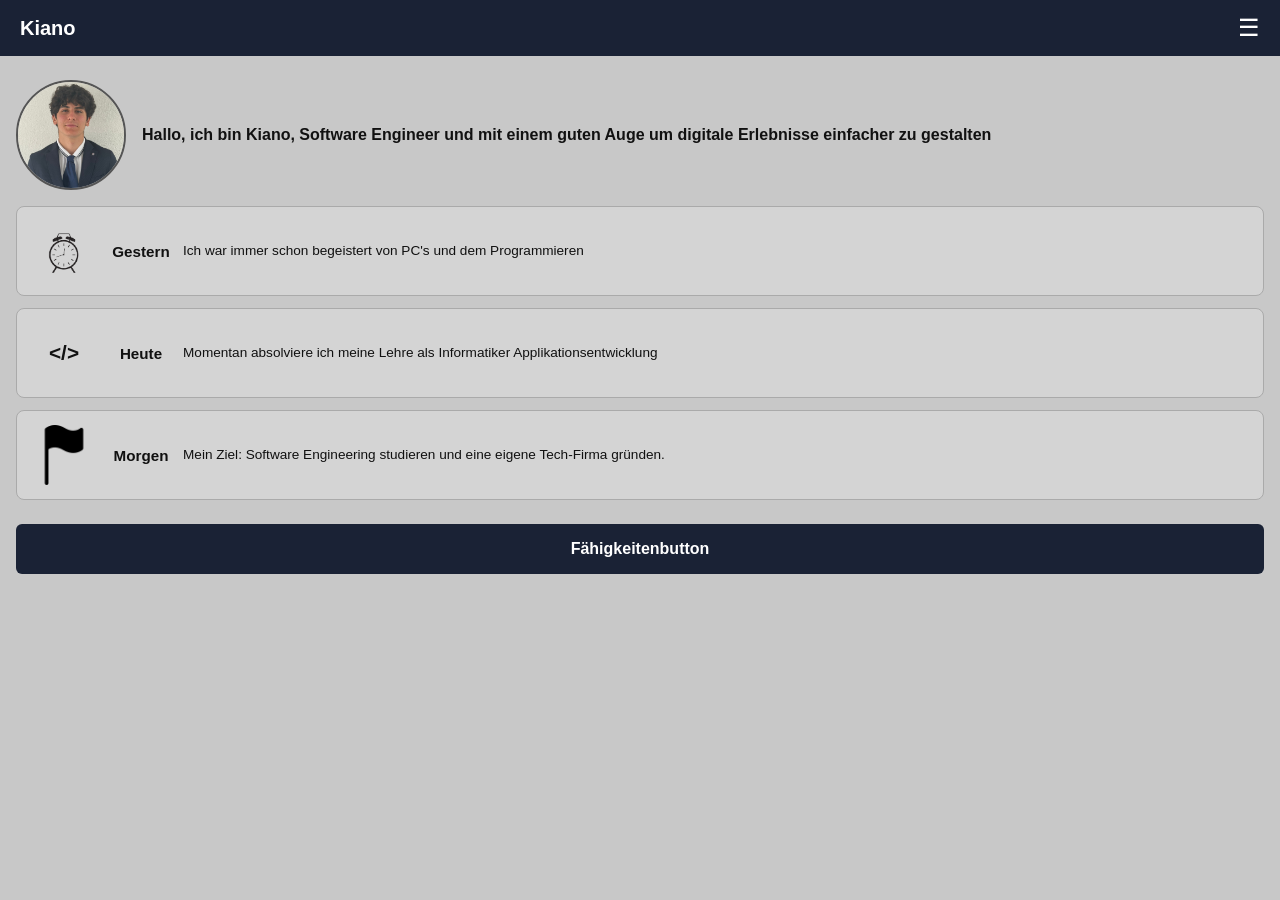
==== index.html @ b087c131 "add full content and styles for all portfolio pages - implement complete CSS (navbar, hero, timeline" ====
<!DOCTYPE html>
<html lang="de">
<head>
  <meta charset="UTF-8" />
  <meta name="viewport" content="width=device-width, initial-scale=1.0" />
  <title>Kiano</title>
  <link rel="stylesheet" href="css/style.css" />
</head>
<body>

  <header class="navbar">
    <span class="navbar-name">Kiano</span>
    <button class="navbar-burger" aria-label="Menu" aria-expanded="false">&#9776;</button>
    <nav class="nav-menu" aria-label="Hauptnavigation">
      <a href="/index.html" class="nav-menu__link">Über mich</a>
      <a href="/html/fähigkeiten.html" class="nav-menu__link">Fähigkeiten</a>
      <a href="/html/portfolio.html" class="nav-menu__link">Portfolio</a>
      <a href="/html/kontakt.html" class="nav-menu__link">Kontakt</a>
    </nav>
  </header>

  <main class="main-content">

    <section class="hero">
      <div class="hero-image">
        <img src="/img/kiano.jpeg" alt="Bild von mir" />
      </div>
      <p class="hero-text">
        Hallo, ich bin Kiano, Software Engineer und mit einem guten Auge um digitale Erlebnisse einfacher zu gestalten
      </p>
    </section>

    <section class="timeline">

      <div class="timeline-card">
        <div class="card-icon">
          <img src="/img/uhr_svg.png" alt="Bild von Uhr" />
        </div>
        <span class="card-label">Gestern</span>
        <p class="card-text">Ich war immer schon begeistert von PC's und dem Programmieren</p>
      </div>

      <div class="timeline-card">
        <div class="card-icon card-icon--code">
          <span>&lt;/&gt;</span>
        </div>
        <span class="card-label">Heute</span>
        <p class="card-text">Momentan absolviere ich meine Lehre als Informatiker Applikationsentwicklung</p>
      </div>

      <div class="timeline-card">
        <div class="card-icon">
          <img src="/img/flagge_svg.png" alt="Flagge" />
        </div>
        <span class="card-label">Morgen</span>
        <p class="card-text">Mein Ziel: Software Engineering studieren und eine eigene Tech-Firma gründen.</p>
      </div>

    </section>

    <a href="/html/fähigkeiten.html" class="btn-faehigkeiten">Fähigkeitenbutton</a>

  </main>

  <script src="/js/main.js"></script>
</body>
</html>
---- css/style.css ----
*, *::before, *::after {
  box-sizing: border-box;
  margin: 0;
  padding: 0;
}

body {
  font-family: Arial, Helvetica, sans-serif;
  background-color: #c8c8c8;
  min-height: 100vh;
}

.navbar {
  display: flex;
  align-items: center;
  justify-content: space-between;
  background-color: #1a2235;
  padding: 16px 20px;
  position: relative;
}

.navbar-name {
  color: #ffffff;
  font-size: 1.25rem;
  font-weight: bold;
}

.navbar-burger {
  background: none;
  border: none;
  color: #ffffff;
  font-size: 1.5rem;
  cursor: pointer;
  line-height: 1;
}

.nav-menu {
  display: none;
  flex-direction: column;
  background-color: #1a2235;
  position: absolute;
  top: 56px;
  left: 0;
  right: 0;
  z-index: 100;
  border-top: 1px solid #2e3f5c;
}

.nav-menu--open {
  display: flex;
}

.nav-menu__link {
  color: #ffffff;
  text-decoration: none;
  font-size: 1rem;
  font-weight: bold;
  padding: 16px 20px;
  border-bottom: 1px solid #2e3f5c;
  transition: background-color 0.15s ease;
}

.nav-menu__link:hover {
  background-color: #253047;
}

.nav-menu__link--active {
  background-color: #253047;
  border-left: 3px solid #ffffff;
  padding-left: 17px;
}

.main-content {
  padding: 24px 16px 32px;
  display: flex;
  flex-direction: column;
  gap: 16px;
}

.hero {
  display: flex;
  align-items: center;
  gap: 16px;
}

.hero-image {
  flex-shrink: 0;
  width: 110px;
  height: 110px;
  border-radius: 50%;
  border: 2px solid #555;
  overflow: hidden;
}

.hero-image img {
  width: 100%;
  height: 100%;
  object-fit: cover;
  display: block;
}

.hero-text {
  font-size: 1rem;
  font-weight: bold;
  color: #111;
  line-height: 1.4;
}

.timeline {
  display: flex;
  flex-direction: column;
  gap: 12px;
}

.timeline-card {
  display: flex;
  align-items: center;
  gap: 12px;
  background-color: #d4d4d4;
  border: 1px solid #aaa;
  border-radius: 8px;
  padding: 12px;
  min-height: 90px;
  transition: box-shadow 0.2s ease;
}

.timeline-card:hover {
  box-shadow: 0 6px 18px rgba(0, 0, 0, 0.35);
}

.card-icon {
  flex-shrink: 0;
  width: 70px;
  height: 60px;
  display: flex;
  align-items: center;
  justify-content: center;
  text-align: center;
  font-size: 0.6rem;
  color: #444;
}

.card-icon img {
  width: 100%;
  height: 100%;
  object-fit: contain;
  display: block;
}

.card-icon--code {
  font-size: 1.3rem;
  font-weight: bold;
  color: #111;
}

.card-label {
  flex-shrink: 0;
  font-weight: bold;
  font-size: 0.95rem;
  color: #111;
  width: 60px;
  text-align: center;
}

.card-text {
  font-size: 0.85rem;
  color: #111;
  line-height: 1.4;
}


.section-header {
  display: flex;
  align-items: center;
  gap: 10px;
}

.section-header::before,
.section-header::after {
  content: '';
  flex: 1;
  height: 2px;
  background-color: #555;
}

.section-header__title {
  font-size: 1.15rem;
  font-weight: bold;
  color: #111;
  white-space: nowrap;
  text-decoration: none;
}

.skill-list {
  display: flex;
  flex-direction: column;
  gap: 12px;
}

.skill-card {
  display: flex;
  align-items: flex-start;
  justify-content: space-between;
  background-color: #d4d4d4;
  border: 1px solid #aaa;
  border-radius: 8px;
  padding: 14px;
  min-height: 90px;
  transition: box-shadow 0.2s ease;
}

.skill-card:hover {
  box-shadow: 0 6px 18px rgba(0, 0, 0, 0.35);
}

.skill-card__body {
  display: flex;
  flex-direction: column;
  gap: 6px;
  flex: 1;
}

.skill-card__title {
  font-size: 1rem;
  font-weight: bold;
  color: #111;
}

.skill-card__desc {
  font-size: 0.85rem;
  color: #111;
  line-height: 1.4;
}

.skill-card__icon {
  flex-shrink: 0;
  width: 64px;
  height: 56px;
  display: flex;
  align-items: center;
  justify-content: center;
  background-color: transparent;
  border-radius: 4px;
  overflow: hidden;
  margin-left: 10px;
}

.skill-card__icon img {
  width: 100%;
  height: 100%;
  object-fit: contain;
  display: block;
}

.tags {
  display: flex;
  flex-wrap: wrap;
  gap: 8px;
}

.tag {
  border: 1.5px solid #333;
  border-radius: 20px;
  padding: 5px 14px;
  font-size: 0.85rem;
  color: #111;
  background: transparent;
  transition: background-color 0.15s ease;
}

.tag:hover {
  background-color: #b0b0b0;
}


.contact-info {
  display: flex;
  flex-direction: column;
  gap: 10px;
  font-size: 0.95rem;
  color: #111;
  border-bottom: 1px solid #999;
  padding-bottom: 16px;
}

.contact-form-section {
  display: flex;
  flex-direction: column;
  gap: 14px;
}

.contact-form-intro {
  font-size: 1rem;
  font-weight: bold;
  color: #111;
  line-height: 1.5;
}

.contact-form {
  display: flex;
  flex-direction: column;
  gap: 14px;
}

.form-input {
  width: 100%;
  background: transparent;
  border: none;
  border-bottom: 1.5px solid #555;
  padding: 8px 2px;
  font-size: 0.95rem;
  color: #111;
  outline: none;
}

.form-input::placeholder {
  color: #555;
}

.form-input:focus {
  border-bottom-color: #1a2235;
}

.form-label {
  font-size: 0.95rem;
  color: #111;
  font-weight: normal;
}

.form-textarea {
  width: 100%;
  border: 1.5px solid #555;
  border-radius: 4px;
  padding: 10px;
  font-size: 0.95rem;
  color: #111;
  background: transparent;
  resize: vertical;
  outline: none;
  font-family: inherit;
}

.form-textarea:focus {
  border-color: #1a2235;
}

.form-submit {
  width: 100%;
  background-color: #1a2235;
  color: #fff;
  border: none;
  padding: 16px;
  font-size: 1rem;
  font-weight: bold;
  border-radius: 6px;
  cursor: pointer;
}

.form-submit:hover {
  background-color: #253047;
}

.social-icons {
  display: flex;
  gap: 12px;
  justify-content: flex-start;
  flex-wrap: wrap;
  margin-top: 4px;
}

.social-icon {
  display: flex;
  align-items: center;
  justify-content: center;
  width: 64px;
  height: 64px;
  background-color: #d4d4d4;
  border: 1px solid #aaa;
  border-radius: 6px;
  overflow: hidden;
  text-decoration: none;
  transition: box-shadow 0.2s ease;
}

.social-icon:hover {
  box-shadow: 0 4px 12px rgba(0, 0, 0, 0.3);
}

.social-icon img {
  width: 80%;
  height: 80%;
  object-fit: contain;
}


.portfolio-intro {
  font-size: 1.05rem;
  font-weight: bold;
  color: #111;
  text-align: center;
  line-height: 1.5;
  padding: 0 8px;
}

.project-list {
  display: flex;
  flex-direction: column;
  gap: 16px;
}

.project-card {
  background-color: #d4d4d4;
  border: 1px solid #aaa;
  border-radius: 10px;
  overflow: hidden;
  transition: box-shadow 0.2s ease;
}

.project-card:hover {
  box-shadow: 0 6px 18px rgba(0, 0, 0, 0.35);
}

.project-card__image {
  background-color: #fff;
  border: 1px solid #bbb;
  margin: 10px 10px 0;
  border-radius: 6px;
  height: 100px;
  display: flex;
  align-items: center;
  justify-content: center;
  overflow: hidden;
}

.project-card__image img {
  width: 100%;
  height: 100%;
  object-fit: cover;
  display: block;
}

.project-card__footer {
  display: flex;
  align-items: center;
  justify-content: space-between;
  padding: 10px 12px 12px;
}

.project-card__name {
  font-size: 1rem;
  font-weight: bold;
  color: #111;
}

.project-card__link {
  font-size: 0.8rem;
  color: #111;
  text-decoration: none;
  white-space: nowrap;
}

.project-card__link:hover {
  text-decoration: underline;
}

.project-card {
  cursor: pointer;
}

.modal-overlay {
  display: none;
  position: fixed;
  inset: 0;
  background-color: rgba(0, 0, 0, 0.55);
  z-index: 200;
  align-items: center;
  justify-content: center;
  padding: 16px;
}

.modal-overlay--open {
  display: flex;
}

.modal {
  background-color: #d4d4d4;
  border-radius: 12px;
  padding: 24px 20px 28px;
  max-width: 480px;
  width: 100%;
  position: relative;
  display: flex;
  flex-direction: column;
  gap: 14px;
  box-shadow: 0 12px 40px rgba(0, 0, 0, 0.4);
}

.modal__close {
  position: absolute;
  top: 12px;
  right: 14px;
  background: none;
  border: none;
  font-size: 1.6rem;
  cursor: pointer;
  color: #111;
  line-height: 1;
}

.modal__image {
  width: 100%;
  max-height: 180px;
  object-fit: cover;
  border-radius: 8px;
  border: 1px solid #bbb;
  background: #fff;
}

.modal__title {
  font-size: 1.2rem;
  font-weight: bold;
  color: #111;
}

.modal__desc {
  font-size: 0.9rem;
  color: #222;
  line-height: 1.55;
}

.modal__tags {
  display: flex;
  flex-wrap: wrap;
  gap: 8px;
}

.btn-faehigkeiten {
  display: block;
  text-align: center;
  background-color: #1a2235;
  color: #ffffff;
  text-decoration: none;
  font-size: 1rem;
  font-weight: bold;
  padding: 16px;
  border-radius: 6px;
  margin-top: 8px;
}

.btn-faehigkeiten:hover {
  background-color: #253047;
}
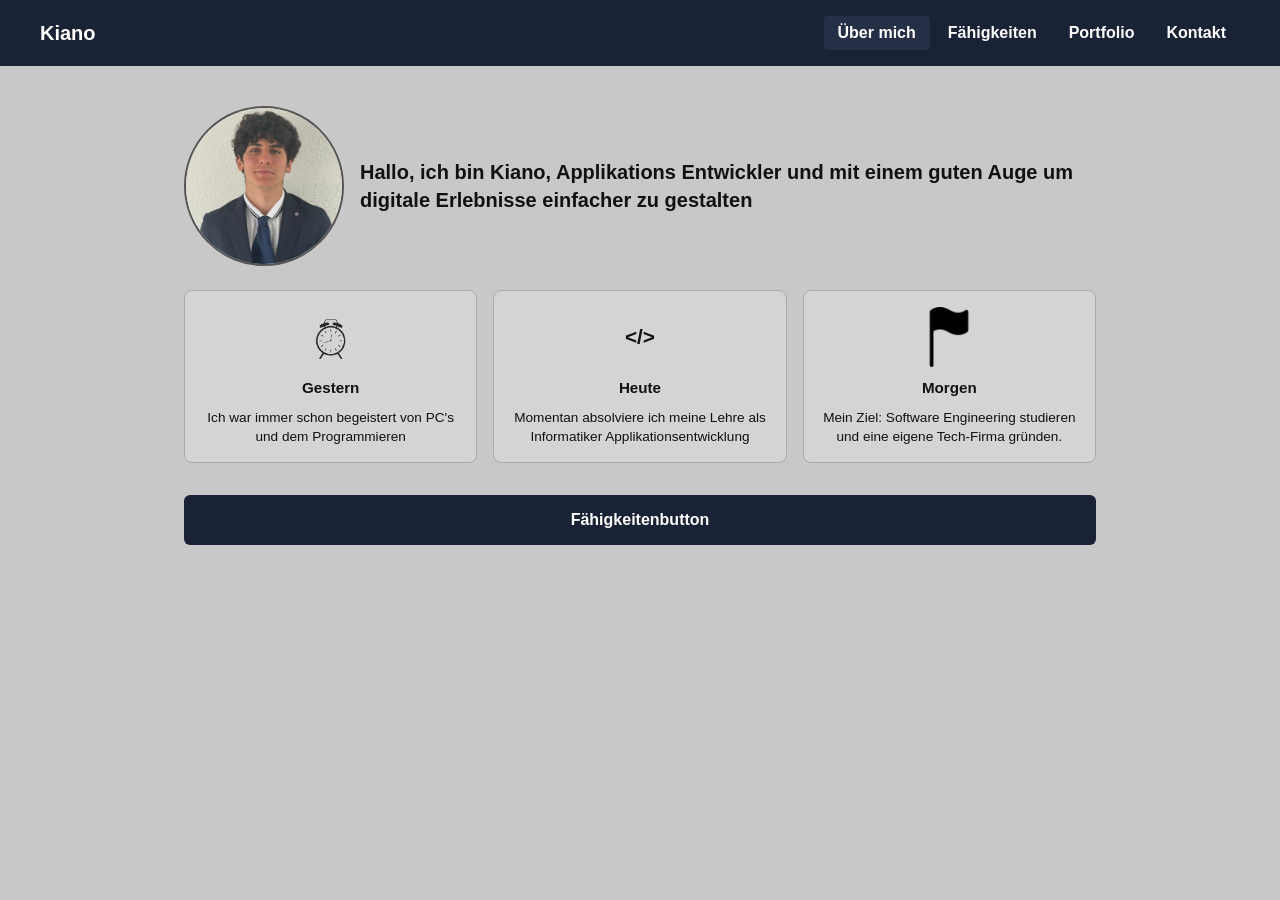
==== commit 32b5f2e5: "make responsive and change some text" ====
--- a/index.html
+++ b/index.html
@@ -26,7 +26,7 @@
         <img src="/img/kiano.jpeg" alt="Bild von mir" />
       </div>
       <p class="hero-text">
-        Hallo, ich bin Kiano, Software Engineer und mit einem guten Auge um digitale Erlebnisse einfacher zu gestalten
+        Hallo, ich bin Kiano, Applikations Entwickler und mit einem guten Auge um digitale Erlebnisse einfacher zu gestalten
       </p>
     </section>
 
--- a/css/style.css
+++ b/css/style.css
@@ -550,3 +550,128 @@
 .btn-faehigkeiten:hover {
   background-color: #253047;
 }
+
+
+@media (min-width: 768px) {
+
+  .navbar-burger {
+    display: none;
+  }
+
+  .nav-menu {
+    display: flex;
+    flex-direction: row;
+    position: static;
+    background: transparent;
+    border-top: none;
+    gap: 4px;
+  }
+
+  .nav-menu__link {
+    border-bottom: none;
+    padding: 8px 14px;
+    border-radius: 4px;
+  }
+
+  .nav-menu__link--active {
+    border-left: none;
+    padding-left: 14px;
+    background-color: #253047;
+  }
+
+  .main-content {
+    padding: 32px 32px 48px;
+    gap: 24px;
+  }
+
+  .hero-image {
+    width: 140px;
+    height: 140px;
+  }
+
+  .hero-text {
+    font-size: 1.15rem;
+  }
+
+  .skill-list {
+    display: grid;
+    grid-template-columns: repeat(2, 1fr);
+    gap: 16px;
+  }
+
+  .project-list {
+    display: grid;
+    grid-template-columns: repeat(2, 1fr);
+    gap: 20px;
+  }
+
+  .project-card__image {
+    height: 130px;
+  }
+
+  .timeline-card {
+    padding: 16px;
+  }
+
+  .contact-form {
+    display: grid;
+    grid-template-columns: 1fr 1fr;
+    gap: 16px 24px;
+  }
+
+  .contact-form input[name="betreff"],
+  .contact-form label,
+  .contact-form textarea,
+  .contact-form button {
+    grid-column: 1 / -1;
+  }
+}
+
+
+@media (min-width: 1024px) {
+
+  .navbar {
+    padding: 16px 40px;
+  }
+
+  .main-content {
+    max-width: 960px;
+    margin: 0 auto;
+    padding: 40px 24px 64px;
+  }
+
+  .hero-image {
+    width: 160px;
+    height: 160px;
+  }
+
+  .hero-text {
+    font-size: 1.25rem;
+  }
+
+  .project-list {
+    grid-template-columns: repeat(3, 1fr);
+  }
+
+  .project-card__image {
+    height: 150px;
+  }
+
+  .timeline {
+    flex-direction: row;
+    gap: 16px;
+  }
+
+  .timeline-card {
+    flex-direction: column;
+    align-items: center;
+    text-align: center;
+    flex: 1;
+    min-height: 140px;
+  }
+
+  .skill-card__icon {
+    width: 80px;
+    height: 70px;
+  }
+}
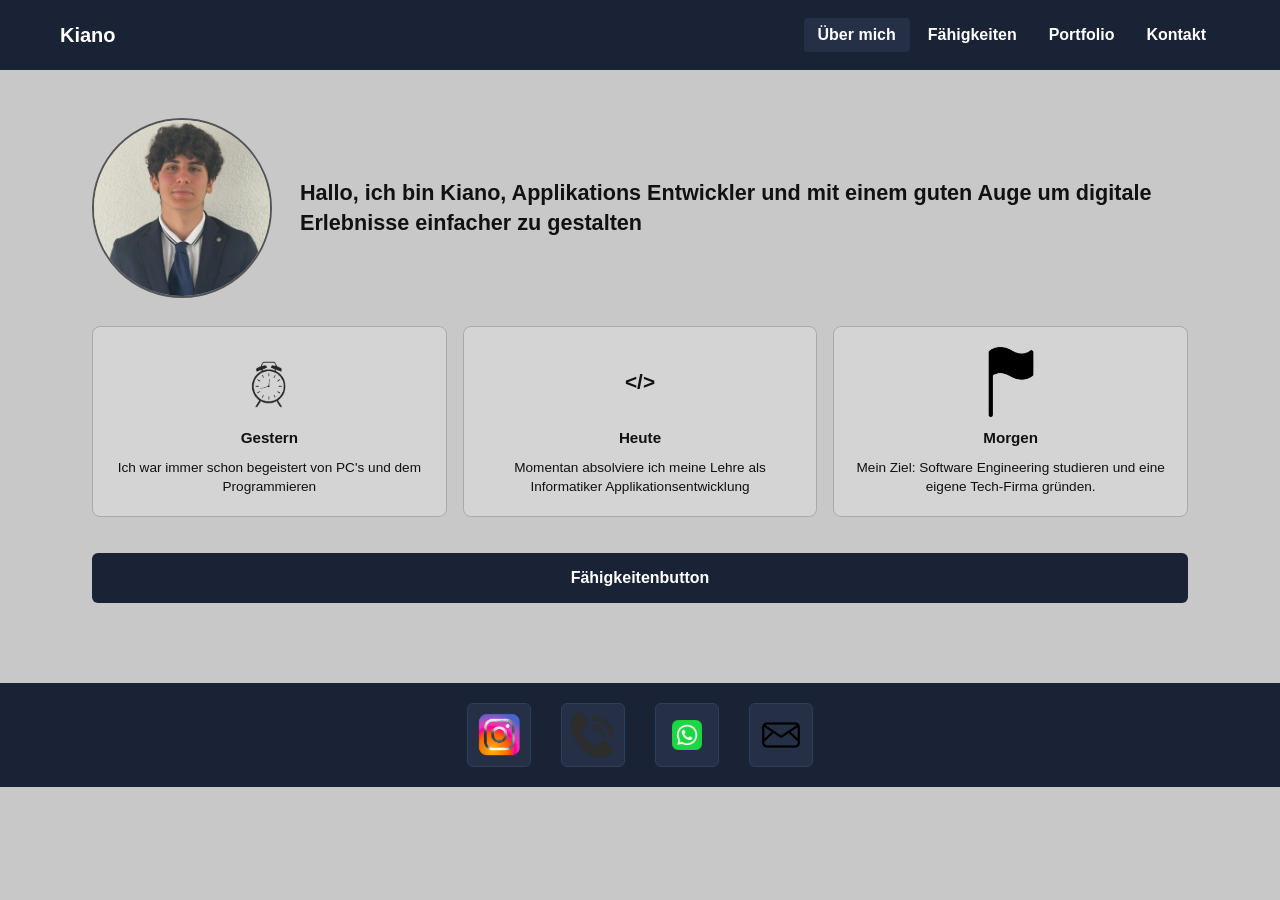
==== commit 0fd9cdbc: "add footer with social icons to all pages" ====
--- a/index.html
+++ b/index.html
@@ -62,6 +62,23 @@
 
   </main>
 
+  <footer class="site-footer">
+    <div class="social-icons">
+      <a href="https://www.instagram.com/kianopolet/" target="_blank" class="social-icon">
+        <img src="/img/instagram.png" alt="Instagram" />
+      </a>
+      <a href="tel:+41772661728" class="social-icon">
+        <img src="/img/telefon.png" alt="Telefon" />
+      </a>
+      <a href="https://wa.me/41772661728" target="_blank" class="social-icon">
+        <img src="/img/whatsapp.webp" alt="WhatsApp" />
+      </a>
+      <a href="mailto:kpolet2010@gmail.com" class="social-icon">
+        <img src="/img/email.webp" alt="Email" />
+      </a>
+    </div>
+  </footer>
+
   <script src="/js/main.js"></script>
 </body>
 </html>
--- a/css/style.css
+++ b/css/style.css
@@ -534,6 +534,28 @@
   gap: 8px;
 }
 
+.site-footer {
+  background-color: #1a2235;
+  padding: 20px 16px;
+  display: flex;
+  justify-content: center;
+}
+
+.site-footer .social-icons {
+  justify-content: center;
+  margin-top: 0;
+  gap: 30px;
+}
+
+.site-footer .social-icon {
+  background-color: #253047;
+  border-color: #2e3f5c;
+}
+
+.site-footer .social-icon:hover {
+  background-color: #2e3f5c;
+}
+
 .btn-faehigkeiten {
   display: block;
   text-align: center;
@@ -675,3 +697,297 @@
     height: 70px;
   }
 }
+
+
+@media (min-width: 1280px) {
+
+  .navbar {
+    padding: 18px 60px;
+  }
+
+  .main-content {
+    max-width: 1160px;
+    padding: 48px 32px 80px;
+    gap: 28px;
+  }
+
+  .hero-image {
+    width: 180px;
+    height: 180px;
+  }
+
+  .hero-text {
+    font-size: 1.35rem;
+  }
+
+  .hero {
+    gap: 28px;
+  }
+
+  .timeline-card {
+    min-height: 160px;
+    padding: 20px;
+  }
+
+  .card-icon {
+    width: 80px;
+    height: 70px;
+  }
+
+  .project-card__image {
+    height: 180px;
+  }
+
+  .skill-card {
+    padding: 20px;
+    min-height: 110px;
+  }
+
+  .skill-card__icon {
+    width: 90px;
+    height: 80px;
+  }
+
+  .skill-card__title {
+    font-size: 1.15rem;
+  }
+
+  .skill-card__desc {
+    font-size: 0.95rem;
+  }
+
+  .modal {
+    max-width: 600px;
+    padding: 32px 28px 36px;
+  }
+
+  .modal__image {
+    max-height: 240px;
+  }
+}
+
+
+@media (min-width: 1440px) {
+
+  .navbar {
+    padding: 20px 80px;
+  }
+
+  .navbar-name {
+    font-size: 1.4rem;
+  }
+
+  .nav-menu__link {
+    font-size: 1.05rem;
+  }
+
+  .main-content {
+    max-width: 1280px;
+    padding: 56px 40px 96px;
+    gap: 32px;
+  }
+
+  .hero-image {
+    width: 200px;
+    height: 200px;
+  }
+
+  .hero-text {
+    font-size: 1.45rem;
+  }
+
+  .section-header__title {
+    font-size: 1.4rem;
+  }
+
+  .project-card__image {
+    height: 200px;
+  }
+
+  .project-card__name {
+    font-size: 1.1rem;
+  }
+
+  .skill-list {
+    gap: 20px;
+  }
+
+  .project-list {
+    gap: 24px;
+  }
+
+  .timeline {
+    gap: 20px;
+  }
+
+  .timeline-card {
+    min-height: 180px;
+    padding: 24px 20px;
+  }
+
+  .card-text {
+    font-size: 0.95rem;
+  }
+
+  .card-label {
+    font-size: 1.05rem;
+  }
+
+  .contact-form-intro {
+    font-size: 1.1rem;
+  }
+
+  .social-icon {
+    width: 76px;
+    height: 76px;
+  }
+}
+
+
+@media (min-width: 2000px) {
+
+  .navbar {
+    padding: 24px 0;
+    justify-content: center;
+    gap: 0;
+  }
+
+  .navbar > * {
+    max-width: 1600px;
+    width: 100%;
+  }
+
+  .navbar {
+    display: grid;
+    grid-template-columns: 1fr minmax(auto, 1600px) 1fr;
+  }
+
+  .navbar-name {
+    grid-column: 2;
+    font-size: 1.6rem;
+  }
+
+  .nav-menu {
+    grid-column: 2;
+    justify-content: flex-end;
+  }
+
+  .main-content {
+    max-width: 1600px;
+    padding: 64px 48px 112px;
+    gap: 40px;
+  }
+
+  .hero-image {
+    width: 240px;
+    height: 240px;
+    border-width: 3px;
+  }
+
+  .hero-text {
+    font-size: 1.6rem;
+    line-height: 1.5;
+  }
+
+  .section-header__title {
+    font-size: 1.6rem;
+  }
+
+  .section-header::before,
+  .section-header::after {
+    height: 3px;
+  }
+
+  .skill-card {
+    padding: 28px 24px;
+    min-height: 130px;
+    border-radius: 12px;
+  }
+
+  .skill-card__title {
+    font-size: 1.3rem;
+  }
+
+  .skill-card__desc {
+    font-size: 1rem;
+  }
+
+  .skill-card__icon {
+    width: 110px;
+    height: 96px;
+  }
+
+  .project-card__image {
+    height: 240px;
+  }
+
+  .project-card__name {
+    font-size: 1.2rem;
+  }
+
+  .project-card__link {
+    font-size: 0.9rem;
+  }
+
+  .timeline-card {
+    min-height: 200px;
+    padding: 28px 24px;
+    border-radius: 12px;
+  }
+
+  .card-label {
+    font-size: 1.15rem;
+  }
+
+  .card-text {
+    font-size: 1rem;
+  }
+
+  .card-icon {
+    width: 90px;
+    height: 80px;
+  }
+
+  .tag {
+    font-size: 0.95rem;
+    padding: 8px 18px;
+  }
+
+  .btn-faehigkeiten {
+    font-size: 1.1rem;
+    padding: 20px;
+  }
+
+  .form-input,
+  .form-textarea,
+  .form-label {
+    font-size: 1.05rem;
+  }
+
+  .form-submit {
+    font-size: 1.1rem;
+    padding: 20px;
+  }
+
+  .social-icon {
+    width: 90px;
+    height: 90px;
+  }
+
+  .modal {
+    max-width: 720px;
+    padding: 40px 36px 44px;
+  }
+
+  .modal__title {
+    font-size: 1.5rem;
+  }
+
+  .modal__desc {
+    font-size: 1rem;
+  }
+
+  .modal__image {
+    max-height: 300px;
+  }
+}
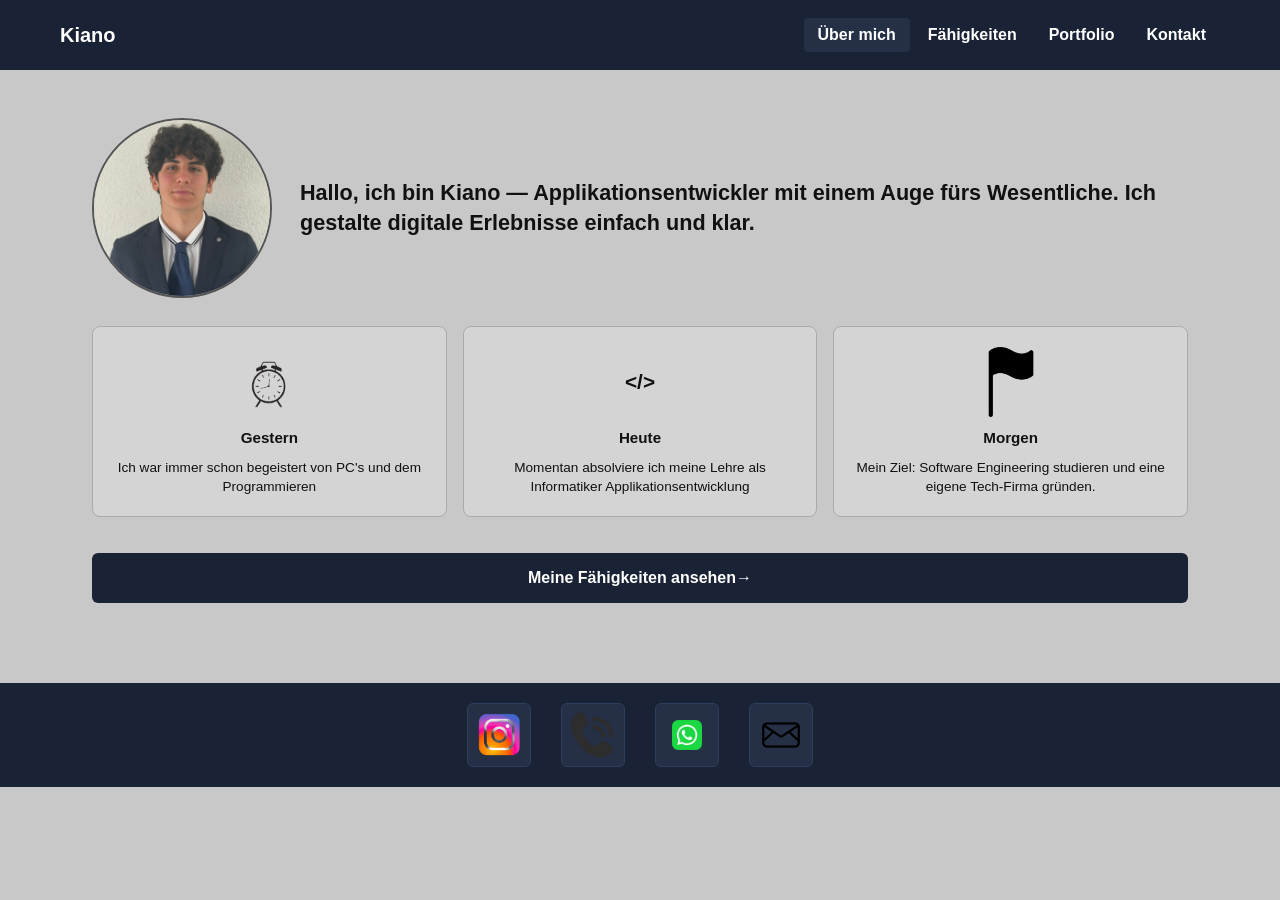
==== commit cf568822: "refresh hero copy, animate burger menu and add project descriptions" ====
--- a/index.html
+++ b/index.html
@@ -10,7 +10,11 @@
 
   <header class="navbar">
     <span class="navbar-name">Kiano</span>
-    <button class="navbar-burger" aria-label="Menu" aria-expanded="false">&#9776;</button>
+    <button class="navbar-burger" aria-label="Menu" aria-expanded="false">
+      <span class="navbar-burger__line"></span>
+      <span class="navbar-burger__line"></span>
+      <span class="navbar-burger__line"></span>
+    </button>
     <nav class="nav-menu" aria-label="Hauptnavigation">
       <a href="/index.html" class="nav-menu__link">Über mich</a>
       <a href="/html/fähigkeiten.html" class="nav-menu__link">Fähigkeiten</a>
@@ -26,7 +30,7 @@
         <img src="/img/kiano.jpeg" alt="Bild von mir" />
       </div>
       <p class="hero-text">
-        Hallo, ich bin Kiano, Applikations Entwickler und mit einem guten Auge um digitale Erlebnisse einfacher zu gestalten
+        Hallo, ich bin Kiano — Applikationsentwickler mit einem Auge fürs Wesentliche. Ich gestalte digitale Erlebnisse einfach und klar.
       </p>
     </section>
 
@@ -58,7 +62,7 @@
 
     </section>
 
-    <a href="/html/fähigkeiten.html" class="btn-faehigkeiten">Fähigkeitenbutton</a>
+    <a href="/html/fähigkeiten.html" class="btn-faehigkeiten">Meine Fähigkeiten ansehen→</a>
 
   </main>
 
--- a/css/style.css
+++ b/css/style.css
@@ -28,10 +28,36 @@
 .navbar-burger {
   background: none;
   border: none;
-  color: #ffffff;
-  font-size: 1.5rem;
   cursor: pointer;
-  line-height: 1;
+  width: 28px;
+  height: 22px;
+  padding: 0;
+  display: flex;
+  flex-direction: column;
+  justify-content: space-between;
+}
+
+.navbar-burger__line {
+  display: block;
+  width: 100%;
+  height: 3px;
+  background-color: #ffffff;
+  border-radius: 2px;
+  transform-origin: center;
+  transition: transform 0.35s cubic-bezier(0.65, 0.05, 0.36, 1), opacity 0.2s ease;
+}
+
+.navbar-burger--open .navbar-burger__line:nth-child(1) {
+  transform: translateY(9.5px) rotate(45deg);
+}
+
+.navbar-burger--open .navbar-burger__line:nth-child(2) {
+  opacity: 0;
+  transform: scaleX(0);
+}
+
+.navbar-burger--open .navbar-burger__line:nth-child(3) {
+  transform: translateY(-9.5px) rotate(-45deg);
 }
 
 .nav-menu {
@@ -446,17 +472,32 @@
   padding: 10px 12px 12px;
 }
 
+.project-card__body {
+  display: flex;
+  flex-direction: column;
+  gap: 6px;
+  padding: 10px 12px 12px;
+}
+
 .project-card__name {
   font-size: 1rem;
   font-weight: bold;
   color: #111;
 }
 
+.project-card__desc {
+  font-size: 0.85rem;
+  color: #444;
+  line-height: 1.35;
+  margin: 0;
+}
+
 .project-card__link {
   font-size: 0.8rem;
   color: #111;
   text-decoration: none;
   white-space: nowrap;
+  align-self: flex-end;
 }
 
 .project-card__link:hover {
@@ -641,6 +682,7 @@
     gap: 16px 24px;
   }
 
+  .contact-form input[name="name"],
   .contact-form input[name="betreff"],
   .contact-form label,
   .contact-form textarea,
